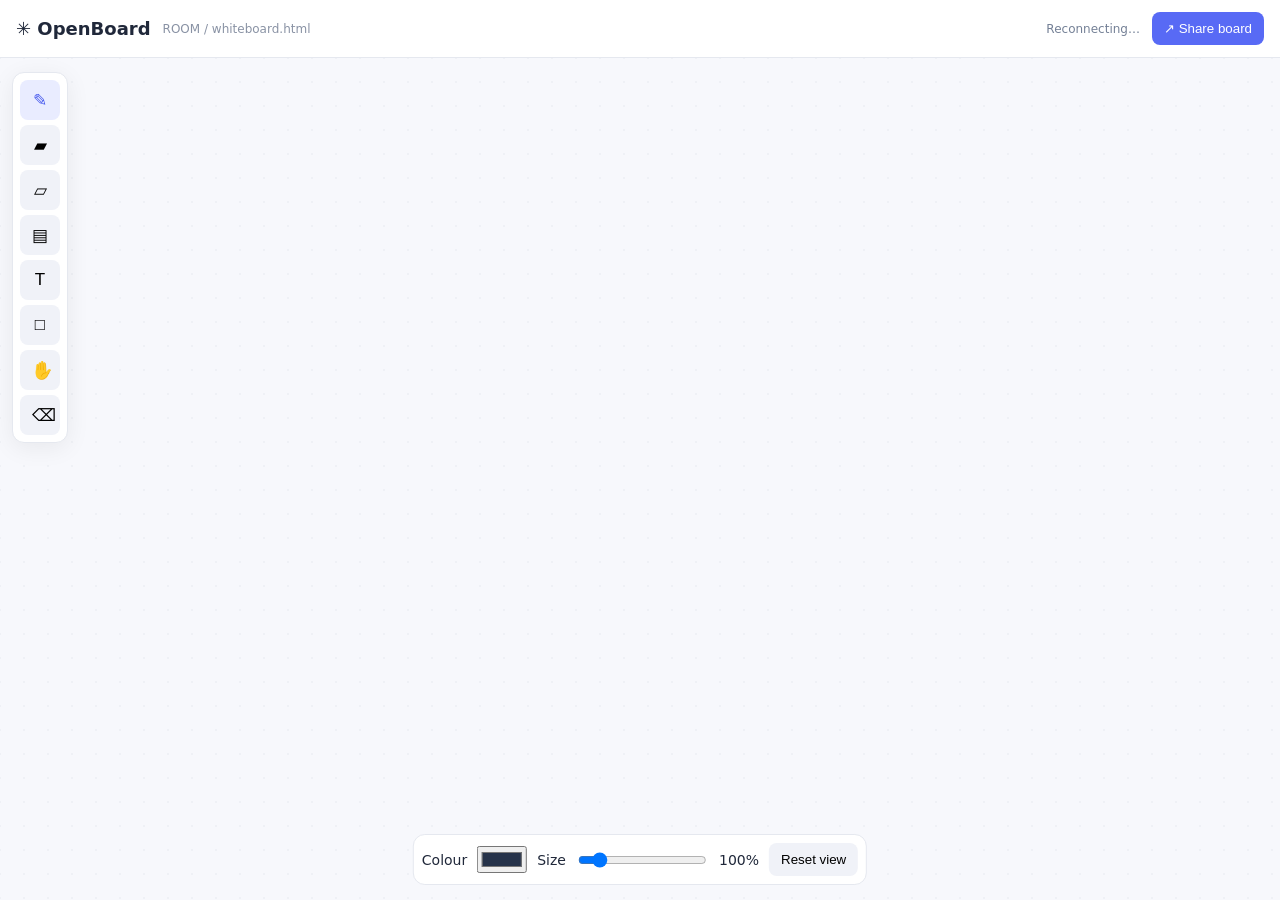
==== whiteboard.html @ 89792f4c "Add collaborative whiteboard frontend" ====
<!doctype html><html><head><meta charset="utf-8"><meta name="viewport" content="width=device-width,initial-scale=1"><title>OpenBoard</title><style>
*{box-sizing:border-box}body{margin:0;font:14px system-ui;background:#f6f7fb;color:#20283a}header{height:58px;background:white;border-bottom:1px solid #e5e8ef;display:flex;align-items:center;padding:0 16px;gap:12px}b{font-size:18px}.sp{flex:1}button{border:0;border-radius:8px;padding:9px 12px;background:#f0f2f8;cursor:pointer}.share{background:#586af5;color:white}#tools{position:absolute;top:72px;left:12px;background:white;padding:7px;border:1px solid #e5e8ef;border-radius:12px;display:grid;gap:5px;box-shadow:0 5px 25px #0001}.tool{width:40px;height:40px;font-size:17px} .active{background:#e9ecff;color:#4659ed}#bar{position:absolute;bottom:15px;left:50%;transform:translateX(-50%);background:white;border:1px solid #e5e8ef;border-radius:12px;padding:8px;display:flex;align-items:center;gap:10px}canvas{display:block;width:100vw;height:calc(100vh - 58px);touch-action:none}#status{color:#748096;font-size:12px}
</style></head><body><header><b>✳ OpenBoard</b><span id="room" style="color:#8992a4;font-size:12px"></span><span class="sp"></span><span id="status">Connecting…</span><button class="share" id="share">↗ Share board</button></header><canvas id="c"></canvas><nav id="tools"><button class="tool active" data-t="pen">✎</button><button class="tool" data-t="highlighter">▰</button><button class="tool" data-t="eraser">▱</button><button class="tool" data-t="note">▤</button><button class="tool" data-t="text">T</button><button class="tool" data-t="rect">□</button><button class="tool" data-t="pan">✋</button><button id="clear" class="tool">⌫</button></nav><div id="bar">Colour <input id="color" type="color" value="#26334a"> Size <input id="size" type="range" min="1" max="25" value="4"><span id="zoom">100%</span><button id="reset">Reset view</button></div>
<script>
(()=>{const c=document.querySelector('#c'),x=c.getContext('2d'),room=location.pathname.split('/').pop()||'lobby';document.querySelector('#room').textContent='ROOM / '+room;let items=[],tool='pen',scale=1,ox=0,oy=0,down=false,pan=false,space=false,start,pts=[],cur,s;
const color=document.querySelector('#color'),size=document.querySelector('#size');
function resize(){let d=devicePixelRatio||1;c.width=c.clientWidth*d;c.height=c.clientHeight*d;x.setTransform(d,0,0,d,0,0);draw()}new ResizeObserver(resize).observe(c);
function world(e){let r=c.getBoundingClientRect();return{x:(e.clientX-r.left-ox)/scale,y:(e.clientY-r.top-oy)/scale}}
function draw(){let w=c.clientWidth,h=c.clientHeight;x.setTransform(devicePixelRatio||1,0,0,devicePixelRatio||1,0,0);x.clearRect(0,0,w,h);x.fillStyle='#f7f8fc';x.fillRect(0,0,w,h);let gap=24*scale,gx=((ox%gap)+gap)%gap,gy=((oy%gap)+gap)%gap;x.fillStyle='#e5e8f0';for(let a=gx;a<w;a+=gap)for(let b=gy;b<h;b+=gap){x.beginPath();x.arc(a,b,.8,0,7);x.fill()}x.save();x.translate(ox,oy);x.scale(scale,scale);[...items,...(cur?[cur]:[])].forEach(it=>{x.save();if(it.type==='stroke'){x.globalCompositeOperation=it.tool==='eraser'?'destination-out':'source-over';x.globalAlpha=it.tool==='highlighter'?.23:1;x.strokeStyle=it.color;x.fillStyle=it.color;x.lineWidth=it.width*(it.tool==='highlighter'?3:1);x.lineCap='round';x.lineJoin='round';x.beginPath();(it.points||[]).forEach((p,i)=>i?x.lineTo(p.x,p.y):x.moveTo(p.x,p.y));x.stroke()}if(it.type==='note'){x.fillStyle='#fff1a6';x.fillRect(it.x,it.y,180,110);x.fillStyle='#51451b';x.font='15px system-ui';x.fillText(it.text,it.x+12,it.y+25,155)}if(it.type==='text'){x.fillStyle=it.color;x.font='22px system-ui';x.fillText(it.text,it.x,it.y)}if(it.type==='shape'){x.strokeStyle=it.color;x.lineWidth=it.width;x.strokeRect(it.x,it.y,it.w,it.h)}x.restore()});x.restore();document.querySelector('#zoom').textContent=Math.round(scale*100)+'%'}
function send(a){if(s?.readyState===1)s.send(JSON.stringify(a))}function add(a){items.push(a);draw()}
function connect(){s=new WebSocket((location.protocol==='https:'?'wss://':'ws://')+location.host+'/ws/'+room);s.onopen=()=>document.querySelector('#status').textContent='● Live';s.onclose=()=>{document.querySelector('#status').textContent='Reconnecting…';setTimeout(connect,1500)};s.onmessage=e=>{let a=JSON.parse(e.data);if(a.type==='init')items=a.items||[];else if(a.type==='clear')items=[];else items.push(a);draw()}}connect();
document.querySelectorAll('[data-t]').forEach(b=>b.onclick=()=>{tool=b.dataset.t;document.querySelectorAll('[data-t]').forEach(z=>z.classList.toggle('active',z===b))});
c.onpointerdown=e=>{c.setPointerCapture(e.pointerId);let p=world(e);if(tool==='pan'||space){pan=true;start={x:e.clientX,y:e.clientY,ox,oy};return}if(tool==='note'||tool==='text'){let text=prompt(tool==='note'?'Sticky note:':'Text:');if(text){let a={type:tool,x:p.x,y:p.y,text,color:color.value};add(a);send(a)}return}down=true;pts=[p];cur=tool==='rect'?{type:'shape',x:p.x,y:p.y,w:0,h:0,color:color.value,width:+size.value}:{type:'stroke',tool,color:color.value,width:+size.value,points:pts};draw()};
c.onpointermove=e=>{if(pan){ox=start.ox+e.clientX-start.x;oy=start.oy+e.clientY-start.y;draw();return}if(!down)return;let p=world(e);if(tool==='rect'){cur.w=p.x-pts[0].x;cur.h=p.y-pts[0].y}else{pts.push(p);cur.points=pts}draw()};
function end(){if(pan)pan=false;if(down){down=false;if(cur){if(cur.type!=='shape'||(Math.abs(cur.w)>2&&Math.abs(cur.h)>2)){if(cur.type==='shape'){if(cur.w<0){cur.x+=cur.w;cur.w=-cur.w}if(cur.h<0){cur.y+=cur.h;cur.h=-cur.h}}add(cur);send(cur)}}cur=null;pts=[];draw()}}c.onpointerup=end;c.onpointercancel=end;
c.onwheel=e=>{e.preventDefault();let r=c.getBoundingClientRect(),mx=e.clientX-r.left,my=e.clientY-r.top,old=scale;scale=Math.max(.2,Math.min(4,scale*(e.deltaY<0?1.1:.9)));ox=mx-(mx-ox)*scale/old;oy=my-(my-oy)*scale/old;draw()};
document.onkeydown=e=>{if(e.code==='Space'){space=true;e.preventDefault()}};document.onkeyup=e=>{if(e.code==='Space')space=false};
document.querySelector('#share').onclick=()=>navigator.clipboard.writeText(location.href).then(()=>alert('Link copied! Anyone with this link can edit.'));
document.querySelector('#clear').onclick=()=>{if(confirm('Clear this board for everyone?')){items=[];draw();send({type:'clear'})}};
document.querySelector('#reset').onclick=()=>{scale=1;ox=oy=0;draw()};
})();
</script></body></html>
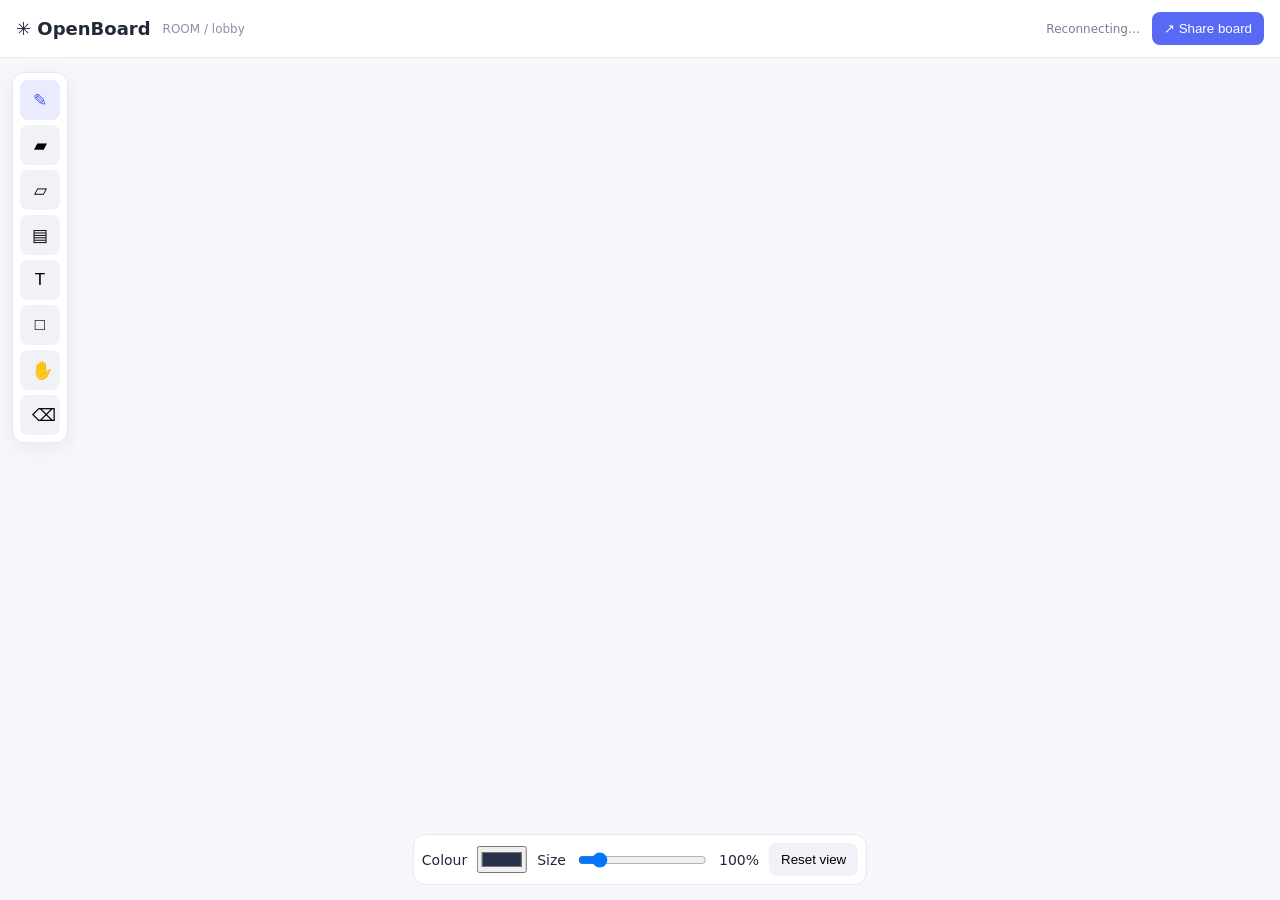
==== commit d18fbe5b: "Connect whiteboard to live Cloudflare room service" ====
--- a/whiteboard.html
+++ b/whiteboard.html
@@ -2,20 +2,20 @@
 *{box-sizing:border-box}body{margin:0;font:14px system-ui;background:#f6f7fb;color:#20283a}header{height:58px;background:white;border-bottom:1px solid #e5e8ef;display:flex;align-items:center;padding:0 16px;gap:12px}b{font-size:18px}.sp{flex:1}button{border:0;border-radius:8px;padding:9px 12px;background:#f0f2f8;cursor:pointer}.share{background:#586af5;color:white}#tools{position:absolute;top:72px;left:12px;background:white;padding:7px;border:1px solid #e5e8ef;border-radius:12px;display:grid;gap:5px;box-shadow:0 5px 25px #0001}.tool{width:40px;height:40px;font-size:17px} .active{background:#e9ecff;color:#4659ed}#bar{position:absolute;bottom:15px;left:50%;transform:translateX(-50%);background:white;border:1px solid #e5e8ef;border-radius:12px;padding:8px;display:flex;align-items:center;gap:10px}canvas{display:block;width:100vw;height:calc(100vh - 58px);touch-action:none}#status{color:#748096;font-size:12px}
 </style></head><body><header><b>✳ OpenBoard</b><span id="room" style="color:#8992a4;font-size:12px"></span><span class="sp"></span><span id="status">Connecting…</span><button class="share" id="share">↗ Share board</button></header><canvas id="c"></canvas><nav id="tools"><button class="tool active" data-t="pen">✎</button><button class="tool" data-t="highlighter">▰</button><button class="tool" data-t="eraser">▱</button><button class="tool" data-t="note">▤</button><button class="tool" data-t="text">T</button><button class="tool" data-t="rect">□</button><button class="tool" data-t="pan">✋</button><button id="clear" class="tool">⌫</button></nav><div id="bar">Colour <input id="color" type="color" value="#26334a"> Size <input id="size" type="range" min="1" max="25" value="4"><span id="zoom">100%</span><button id="reset">Reset view</button></div>
 <script>
-(()=>{const c=document.querySelector('#c'),x=c.getContext('2d'),room=location.pathname.split('/').pop()||'lobby';document.querySelector('#room').textContent='ROOM / '+room;let items=[],tool='pen',scale=1,ox=0,oy=0,down=false,pan=false,space=false,start,pts=[],cur,s;
+(()=>{const c=document.querySelector('#c'),x=c.getContext('2d'),room=new URLSearchParams(location.search).get('room')||'lobby';document.querySelector('#room').textContent='ROOM / '+room;let items=[],tool='pen',scale=1,ox=0,oy=0,down=false,pan=false,space=false,start,pts=[],cur,s;
 const color=document.querySelector('#color'),size=document.querySelector('#size');
 function resize(){let d=devicePixelRatio||1;c.width=c.clientWidth*d;c.height=c.clientHeight*d;x.setTransform(d,0,0,d,0,0);draw()}new ResizeObserver(resize).observe(c);
 function world(e){let r=c.getBoundingClientRect();return{x:(e.clientX-r.left-ox)/scale,y:(e.clientY-r.top-oy)/scale}}
 function draw(){let w=c.clientWidth,h=c.clientHeight;x.setTransform(devicePixelRatio||1,0,0,devicePixelRatio||1,0,0);x.clearRect(0,0,w,h);x.fillStyle='#f7f8fc';x.fillRect(0,0,w,h);let gap=24*scale,gx=((ox%gap)+gap)%gap,gy=((oy%gap)+gap)%gap;x.fillStyle='#e5e8f0';for(let a=gx;a<w;a+=gap)for(let b=gy;b<h;b+=gap){x.beginPath();x.arc(a,b,.8,0,7);x.fill()}x.save();x.translate(ox,oy);x.scale(scale,scale);[...items,...(cur?[cur]:[])].forEach(it=>{x.save();if(it.type==='stroke'){x.globalCompositeOperation=it.tool==='eraser'?'destination-out':'source-over';x.globalAlpha=it.tool==='highlighter'?.23:1;x.strokeStyle=it.color;x.fillStyle=it.color;x.lineWidth=it.width*(it.tool==='highlighter'?3:1);x.lineCap='round';x.lineJoin='round';x.beginPath();(it.points||[]).forEach((p,i)=>i?x.lineTo(p.x,p.y):x.moveTo(p.x,p.y));x.stroke()}if(it.type==='note'){x.fillStyle='#fff1a6';x.fillRect(it.x,it.y,180,110);x.fillStyle='#51451b';x.font='15px system-ui';x.fillText(it.text,it.x+12,it.y+25,155)}if(it.type==='text'){x.fillStyle=it.color;x.font='22px system-ui';x.fillText(it.text,it.x,it.y)}if(it.type==='shape'){x.strokeStyle=it.color;x.lineWidth=it.width;x.strokeRect(it.x,it.y,it.w,it.h)}x.restore()});x.restore();document.querySelector('#zoom').textContent=Math.round(scale*100)+'%'}
 function send(a){if(s?.readyState===1)s.send(JSON.stringify(a))}function add(a){items.push(a);draw()}
-function connect(){s=new WebSocket((location.protocol==='https:'?'wss://':'ws://')+location.host+'/ws/'+room);s.onopen=()=>document.querySelector('#status').textContent='● Live';s.onclose=()=>{document.querySelector('#status').textContent='Reconnecting…';setTimeout(connect,1500)};s.onmessage=e=>{let a=JSON.parse(e.data);if(a.type==='init')items=a.items||[];else if(a.type==='clear')items=[];else items.push(a);draw()}}connect();
+function connect(){s=new WebSocket('wss://openboard.joel-robinson.workers.dev/ws/'+room);s.onopen=()=>document.querySelector('#status').textContent='● Live';s.onclose=()=>{document.querySelector('#status').textContent='Reconnecting…';setTimeout(connect,1500)};s.onmessage=e=>{let a=JSON.parse(e.data);if(a.type==='init')items=a.items||[];else if(a.type==='clear')items=[];else items.push(a);draw()}}connect();
 document.querySelectorAll('[data-t]').forEach(b=>b.onclick=()=>{tool=b.dataset.t;document.querySelectorAll('[data-t]').forEach(z=>z.classList.toggle('active',z===b))});
 c.onpointerdown=e=>{c.setPointerCapture(e.pointerId);let p=world(e);if(tool==='pan'||space){pan=true;start={x:e.clientX,y:e.clientY,ox,oy};return}if(tool==='note'||tool==='text'){let text=prompt(tool==='note'?'Sticky note:':'Text:');if(text){let a={type:tool,x:p.x,y:p.y,text,color:color.value};add(a);send(a)}return}down=true;pts=[p];cur=tool==='rect'?{type:'shape',x:p.x,y:p.y,w:0,h:0,color:color.value,width:+size.value}:{type:'stroke',tool,color:color.value,width:+size.value,points:pts};draw()};
 c.onpointermove=e=>{if(pan){ox=start.ox+e.clientX-start.x;oy=start.oy+e.clientY-start.y;draw();return}if(!down)return;let p=world(e);if(tool==='rect'){cur.w=p.x-pts[0].x;cur.h=p.y-pts[0].y}else{pts.push(p);cur.points=pts}draw()};
 function end(){if(pan)pan=false;if(down){down=false;if(cur){if(cur.type!=='shape'||(Math.abs(cur.w)>2&&Math.abs(cur.h)>2)){if(cur.type==='shape'){if(cur.w<0){cur.x+=cur.w;cur.w=-cur.w}if(cur.h<0){cur.y+=cur.h;cur.h=-cur.h}}add(cur);send(cur)}}cur=null;pts=[];draw()}}c.onpointerup=end;c.onpointercancel=end;
 c.onwheel=e=>{e.preventDefault();let r=c.getBoundingClientRect(),mx=e.clientX-r.left,my=e.clientY-r.top,old=scale;scale=Math.max(.2,Math.min(4,scale*(e.deltaY<0?1.1:.9)));ox=mx-(mx-ox)*scale/old;oy=my-(my-oy)*scale/old;draw()};
 document.onkeydown=e=>{if(e.code==='Space'){space=true;e.preventDefault()}};document.onkeyup=e=>{if(e.code==='Space')space=false};
-document.querySelector('#share').onclick=()=>navigator.clipboard.writeText(location.href).then(()=>alert('Link copied! Anyone with this link can edit.'));
+document.querySelector('#share').onclick=()=>navigator.clipboard.writeText(location.origin+location.pathname+'?room='+room).then(()=>alert('Link copied! Anyone with this link can edit.'));
 document.querySelector('#clear').onclick=()=>{if(confirm('Clear this board for everyone?')){items=[];draw();send({type:'clear'})}};
 document.querySelector('#reset').onclick=()=>{scale=1;ox=oy=0;draw()};
 })();
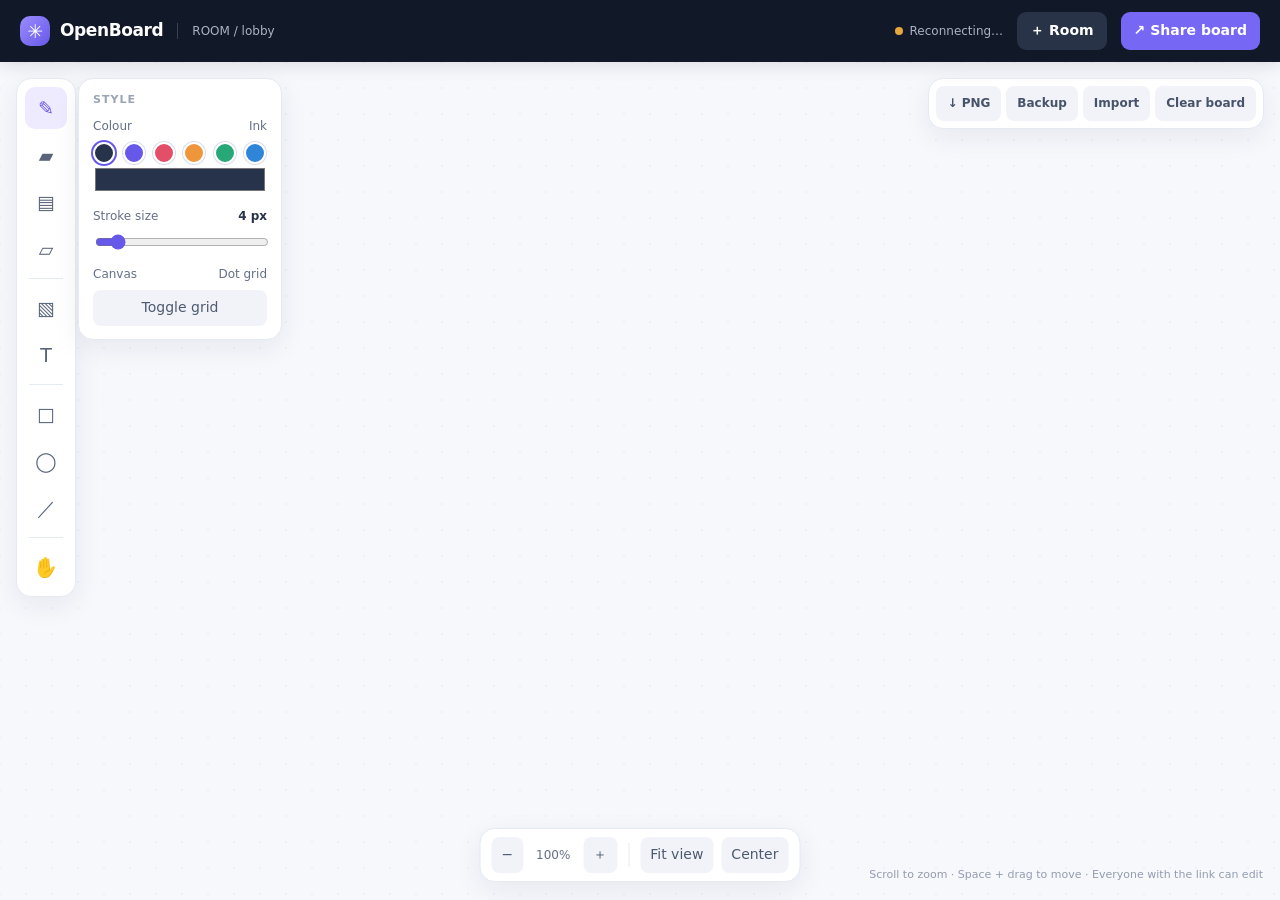
==== commit b7d3aa31: "Upgrade OpenBoard with polished tools and exports" ====
--- a/whiteboard.html
+++ b/whiteboard.html
@@ -1,22 +1,200 @@
-<!doctype html><html><head><meta charset="utf-8"><meta name="viewport" content="width=device-width,initial-scale=1"><title>OpenBoard</title><style>
-*{box-sizing:border-box}body{margin:0;font:14px system-ui;background:#f6f7fb;color:#20283a}header{height:58px;background:white;border-bottom:1px solid #e5e8ef;display:flex;align-items:center;padding:0 16px;gap:12px}b{font-size:18px}.sp{flex:1}button{border:0;border-radius:8px;padding:9px 12px;background:#f0f2f8;cursor:pointer}.share{background:#586af5;color:white}#tools{position:absolute;top:72px;left:12px;background:white;padding:7px;border:1px solid #e5e8ef;border-radius:12px;display:grid;gap:5px;box-shadow:0 5px 25px #0001}.tool{width:40px;height:40px;font-size:17px} .active{background:#e9ecff;color:#4659ed}#bar{position:absolute;bottom:15px;left:50%;transform:translateX(-50%);background:white;border:1px solid #e5e8ef;border-radius:12px;padding:8px;display:flex;align-items:center;gap:10px}canvas{display:block;width:100vw;height:calc(100vh - 58px);touch-action:none}#status{color:#748096;font-size:12px}
-</style></head><body><header><b>✳ OpenBoard</b><span id="room" style="color:#8992a4;font-size:12px"></span><span class="sp"></span><span id="status">Connecting…</span><button class="share" id="share">↗ Share board</button></header><canvas id="c"></canvas><nav id="tools"><button class="tool active" data-t="pen">✎</button><button class="tool" data-t="highlighter">▰</button><button class="tool" data-t="eraser">▱</button><button class="tool" data-t="note">▤</button><button class="tool" data-t="text">T</button><button class="tool" data-t="rect">□</button><button class="tool" data-t="pan">✋</button><button id="clear" class="tool">⌫</button></nav><div id="bar">Colour <input id="color" type="color" value="#26334a"> Size <input id="size" type="range" min="1" max="25" value="4"><span id="zoom">100%</span><button id="reset">Reset view</button></div>
+<!doctype html>
+<html lang="en">
+<head>
+<meta charset="utf-8">
+<meta name="viewport" content="width=device-width,initial-scale=1">
+<meta name="theme-color" content="#111827">
+<title>OpenBoard — shared canvas</title>
+<style>
+:root{color-scheme:light;--ink:#182235;--muted:#738096;--line:#e5eaf2;--panel:#fff;--accent:#6658e8;--accent2:#eeeaff;--bg:#f3f5fa}
+*{box-sizing:border-box}body{margin:0;background:var(--bg);color:var(--ink);font:14px/1.4 Inter,ui-sans-serif,system-ui,-apple-system,"Segoe UI",sans-serif;overflow:hidden}
+button,input{font:inherit}button{cursor:pointer;border:0;color:inherit}button:focus-visible,input:focus-visible{outline:3px solid #aaa1ff;outline-offset:2px}
+.top{height:62px;background:#111827;color:white;display:flex;align-items:center;gap:14px;padding:0 20px;position:relative;z-index:5;box-shadow:0 3px 16px #10182820}
+.brand{display:flex;align-items:center;gap:10px;font-weight:800;font-size:17px;letter-spacing:-.4px}.logo{width:30px;height:30px;border-radius:10px;background:linear-gradient(135deg,#9b8cff,#6658e8);display:grid;place-items:center;font-size:19px}
+.room{color:#aab3c4;font-size:12px;border-left:1px solid #394254;padding-left:14px}.grow{flex:1}
+.connection{font-size:12px;color:#aab3c4;display:flex;align-items:center;gap:7px}.dot{width:8px;height:8px;border-radius:50%;background:#e7a83b}.dot.live{background:#3bd69b;box-shadow:0 0 0 3px #3bd69b20}
+.topbtn{padding:9px 13px;border-radius:9px;background:#293347;color:white;font-weight:650}.topbtn:hover{background:#36435b}.topbtn.primary{background:#7668f4;color:white}.topbtn.primary:hover{background:#6556e6}
+.stage{position:absolute;inset:62px 0 0;overflow:hidden}canvas{display:block;width:100%;height:100%;touch-action:none;cursor:crosshair}
+.panel{position:absolute;background:#fff;border:1px solid var(--line);border-radius:15px;box-shadow:0 8px 28px #18223512}
+.tools{left:16px;top:16px;padding:8px;display:flex;flex-direction:column;gap:5px;z-index:3}
+.tool{width:42px;height:42px;border-radius:10px;background:transparent;color:#59657a;font-size:19px;display:grid;place-items:center;position:relative}.tool:hover{background:#f2f3fa}.tool.active{background:var(--accent2);color:var(--accent)}.tool[title]:hover:after{content:attr(title);position:absolute;left:50px;white-space:nowrap;background:#20283a;color:white;font-size:11px;padding:5px 8px;border-radius:6px;z-index:10;pointer-events:none}
+.sep{height:1px;background:var(--line);margin:3px 4px}
+.properties{left:78px;top:16px;padding:13px 14px;width:204px;z-index:3}.prophead{font-size:11px;text-transform:uppercase;letter-spacing:1px;font-weight:800;color:#9aa4b5;margin-bottom:11px}.label{display:flex;justify-content:space-between;align-items:center;color:#647087;font-size:12px;margin:11px 0 7px}.label output{color:#28344a;font-weight:700}.colors{display:grid;grid-template-columns:repeat(6,1fr);gap:7px}.swatch{width:22px;height:22px;border-radius:50%;border:2px solid white;box-shadow:0 0 0 1px #d8deea}.swatch.selected{box-shadow:0 0 0 2px var(--accent)}input[type=color]{width:100%;height:31px;border:0;padding:0;background:transparent;cursor:pointer}input[type=range]{width:100%;accent-color:var(--accent)}
+.bottom{position:absolute;left:50%;bottom:18px;transform:translateX(-50%);display:flex;align-items:center;gap:8px;padding:8px 11px;z-index:3;white-space:nowrap}.bottom button,.smallbtn{border-radius:8px;background:#f1f3f8;padding:8px 10px;color:#4e5a70}.bottom button:hover,.smallbtn:hover{background:#e8eaf2}.zoomval{font-size:12px;color:#647087;min-width:44px;text-align:center;font-variant-numeric:tabular-nums}.bottom .divider{height:24px;width:1px;background:var(--line);margin:0 3px}
+.hint{position:absolute;right:17px;bottom:18px;color:#929caf;font-size:11px;z-index:2;text-align:right;pointer-events:none}
+.menu{right:16px;top:16px;padding:7px;display:flex;gap:5px;z-index:3}.menu button{padding:9px 11px;border-radius:8px;background:#f2f3f8;color:#46536a;font-size:12px;font-weight:650}.menu button:hover{background:#e8eaf2}
+.toast{position:absolute;top:86px;left:50%;transform:translateX(-50%);background:#20283a;color:white;border-radius:9px;padding:10px 15px;box-shadow:0 8px 25px #0002;opacity:0;pointer-events:none;transition:opacity .2s;z-index:8}.toast.show{opacity:1}
+.modalback{position:absolute;inset:0;background:#11182766;display:none;place-items:center;z-index:10}.modalback.open{display:grid}.modal{width:min(390px,calc(100vw - 32px));background:white;border-radius:16px;padding:22px;box-shadow:0 20px 70px #0003}.modal h2{margin:0 0 7px;font-size:19px}.modal p{margin:0 0 16px;color:var(--muted);font-size:13px}.modal input{width:100%;border:1px solid var(--line);border-radius:9px;padding:11px;margin-bottom:13px}.modalactions{display:flex;justify-content:flex-end;gap:8px}.modalactions button{padding:9px 13px;border-radius:8px;background:#f1f3f8}.modalactions .primary{background:var(--accent);color:white}
+@media(max-width:720px){.top{padding:0 11px;gap:8px}.brand{font-size:15px}.room{display:none}.connection{font-size:0}.topbtn{padding:8px 9px;font-size:12px}.tools{left:8px;top:9px;padding:5px}.tool{width:37px;height:37px}.properties{left:58px;top:9px;width:156px;padding:10px}.colors{gap:5px}.swatch{width:18px;height:18px}.menu{right:8px;top:9px}.menu button{padding:8px;font-size:11px}.bottom{bottom:10px;gap:4px;padding:6px}.bottom button{padding:7px;font-size:11px}.hint{display:none}}
+@media(max-width:440px){.properties{display:none}.menu button[data-hide-mobile]{display:none}.brand span:last-child{display:none}}
+</style>
+</head>
+<body>
+<header class="top">
+ <div class="brand"><span class="logo">✳</span><span>OpenBoard</span></div>
+ <div class="room" id="roomLabel">ROOM / lobby</div><div class="grow"></div>
+ <div class="connection"><span class="dot" id="dot"></span><span id="status">Connecting…</span></div>
+ <button class="topbtn" id="roomBtn">＋ Room</button><button class="topbtn primary" id="share">↗ Share board</button>
+</header>
+<main class="stage" id="stage">
+ <canvas id="board" aria-label="Shared drawing canvas"></canvas>
+ <aside class="panel tools" aria-label="Drawing tools">
+  <button class="tool active" data-tool="pen" title="Pen (P)">✎</button>
+  <button class="tool" data-tool="marker" title="Marker (M)">▰</button>
+  <button class="tool" data-tool="highlighter" title="Highlighter (H)">▤</button>
+  <button class="tool" data-tool="eraser" title="Eraser (E)">▱</button>
+  <div class="sep"></div>
+  <button class="tool" data-tool="note" title="Sticky note (N)">▧</button>
+  <button class="tool" data-tool="text" title="Text (T)">T</button>
+  <div class="sep"></div>
+  <button class="tool" data-tool="rect" title="Rectangle (R)">□</button>
+  <button class="tool" data-tool="ellipse" title="Ellipse (O)">◯</button>
+  <button class="tool" data-tool="line" title="Line (L)">／</button>
+  <div class="sep"></div>
+  <button class="tool" data-tool="pan" title="Move canvas (Space)">✋</button>
+ </aside>
+ <aside class="panel properties">
+  <div class="prophead">Style</div>
+  <div class="label">Colour <span id="colorName">Ink</span></div>
+  <div class="colors" id="swatches">
+   <button class="swatch selected" data-color="#26334a" style="background:#26334a" title="Ink"></button>
+   <button class="swatch" data-color="#6658e8" style="background:#6658e8" title="Purple"></button>
+   <button class="swatch" data-color="#e34f68" style="background:#e34f68" title="Red"></button>
+   <button class="swatch" data-color="#ef963c" style="background:#ef963c" title="Orange"></button>
+   <button class="swatch" data-color="#28a879" style="background:#28a879" title="Green"></button>
+   <button class="swatch" data-color="#3185d8" style="background:#3185d8" title="Blue"></button>
+  </div>
+  <input id="color" type="color" value="#26334a" aria-label="Custom colour">
+  <div class="label"><span>Stroke size</span><output id="sizeOut">4 px</output></div>
+  <input id="size" type="range" min="1" max="32" value="4">
+  <div class="label"><span>Canvas</span><span id="bgLabel">Dot grid</span></div>
+  <button class="smallbtn" id="gridToggle" style="width:100%">Toggle grid</button>
+ </aside>
+ <nav class="panel menu">
+  <button id="exportPng">↓ PNG</button><button id="exportJson" data-hide-mobile>Backup</button><button id="importJson" data-hide-mobile>Import</button><button id="clear">Clear board</button>
+  <input id="fileInput" type="file" accept="application/json,.json" hidden>
+ </nav>
+ <div class="panel bottom">
+  <button id="zoomOut" aria-label="Zoom out">−</button><span class="zoomval" id="zoom">100%</span><button id="zoomIn" aria-label="Zoom in">＋</button>
+  <span class="divider"></span><button id="fit">Fit view</button><button id="reset">Center</button>
+ </div>
+ <div class="hint">Scroll to zoom · Space + drag to move · Everyone with the link can edit</div>
+ <div class="toast" id="toast"></div>
+ <div class="modalback" id="roomModal"><section class="modal"><h2>Start a new board</h2><p>Give your shared board a short room name. Anyone with the link can join.</p><input id="roomInput" maxlength="40" placeholder="e.g. science-project"><div class="modalactions"><button id="cancelRoom">Cancel</button><button class="primary" id="createRoom">Create room</button></div></section></div>
+</main>
 <script>
-(()=>{const c=document.querySelector('#c'),x=c.getContext('2d'),room=new URLSearchParams(location.search).get('room')||'lobby';document.querySelector('#room').textContent='ROOM / '+room;let items=[],tool='pen',scale=1,ox=0,oy=0,down=false,pan=false,space=false,start,pts=[],cur,s;
-const color=document.querySelector('#color'),size=document.querySelector('#size');
-function resize(){let d=devicePixelRatio||1;c.width=c.clientWidth*d;c.height=c.clientHeight*d;x.setTransform(d,0,0,d,0,0);draw()}new ResizeObserver(resize).observe(c);
-function world(e){let r=c.getBoundingClientRect();return{x:(e.clientX-r.left-ox)/scale,y:(e.clientY-r.top-oy)/scale}}
-function draw(){let w=c.clientWidth,h=c.clientHeight;x.setTransform(devicePixelRatio||1,0,0,devicePixelRatio||1,0,0);x.clearRect(0,0,w,h);x.fillStyle='#f7f8fc';x.fillRect(0,0,w,h);let gap=24*scale,gx=((ox%gap)+gap)%gap,gy=((oy%gap)+gap)%gap;x.fillStyle='#e5e8f0';for(let a=gx;a<w;a+=gap)for(let b=gy;b<h;b+=gap){x.beginPath();x.arc(a,b,.8,0,7);x.fill()}x.save();x.translate(ox,oy);x.scale(scale,scale);[...items,...(cur?[cur]:[])].forEach(it=>{x.save();if(it.type==='stroke'){x.globalCompositeOperation=it.tool==='eraser'?'destination-out':'source-over';x.globalAlpha=it.tool==='highlighter'?.23:1;x.strokeStyle=it.color;x.fillStyle=it.color;x.lineWidth=it.width*(it.tool==='highlighter'?3:1);x.lineCap='round';x.lineJoin='round';x.beginPath();(it.points||[]).forEach((p,i)=>i?x.lineTo(p.x,p.y):x.moveTo(p.x,p.y));x.stroke()}if(it.type==='note'){x.fillStyle='#fff1a6';x.fillRect(it.x,it.y,180,110);x.fillStyle='#51451b';x.font='15px system-ui';x.fillText(it.text,it.x+12,it.y+25,155)}if(it.type==='text'){x.fillStyle=it.color;x.font='22px system-ui';x.fillText(it.text,it.x,it.y)}if(it.type==='shape'){x.strokeStyle=it.color;x.lineWidth=it.width;x.strokeRect(it.x,it.y,it.w,it.h)}x.restore()});x.restore();document.querySelector('#zoom').textContent=Math.round(scale*100)+'%'}
-function send(a){if(s?.readyState===1)s.send(JSON.stringify(a))}function add(a){items.push(a);draw()}
-function connect(){s=new WebSocket('wss://openboard.joel-robinson.workers.dev/ws/'+room);s.onopen=()=>document.querySelector('#status').textContent='● Live';s.onclose=()=>{document.querySelector('#status').textContent='Reconnecting…';setTimeout(connect,1500)};s.onmessage=e=>{let a=JSON.parse(e.data);if(a.type==='init')items=a.items||[];else if(a.type==='clear')items=[];else items.push(a);draw()}}connect();
-document.querySelectorAll('[data-t]').forEach(b=>b.onclick=()=>{tool=b.dataset.t;document.querySelectorAll('[data-t]').forEach(z=>z.classList.toggle('active',z===b))});
-c.onpointerdown=e=>{c.setPointerCapture(e.pointerId);let p=world(e);if(tool==='pan'||space){pan=true;start={x:e.clientX,y:e.clientY,ox,oy};return}if(tool==='note'||tool==='text'){let text=prompt(tool==='note'?'Sticky note:':'Text:');if(text){let a={type:tool,x:p.x,y:p.y,text,color:color.value};add(a);send(a)}return}down=true;pts=[p];cur=tool==='rect'?{type:'shape',x:p.x,y:p.y,w:0,h:0,color:color.value,width:+size.value}:{type:'stroke',tool,color:color.value,width:+size.value,points:pts};draw()};
-c.onpointermove=e=>{if(pan){ox=start.ox+e.clientX-start.x;oy=start.oy+e.clientY-start.y;draw();return}if(!down)return;let p=world(e);if(tool==='rect'){cur.w=p.x-pts[0].x;cur.h=p.y-pts[0].y}else{pts.push(p);cur.points=pts}draw()};
-function end(){if(pan)pan=false;if(down){down=false;if(cur){if(cur.type!=='shape'||(Math.abs(cur.w)>2&&Math.abs(cur.h)>2)){if(cur.type==='shape'){if(cur.w<0){cur.x+=cur.w;cur.w=-cur.w}if(cur.h<0){cur.y+=cur.h;cur.h=-cur.h}}add(cur);send(cur)}}cur=null;pts=[];draw()}}c.onpointerup=end;c.onpointercancel=end;
-c.onwheel=e=>{e.preventDefault();let r=c.getBoundingClientRect(),mx=e.clientX-r.left,my=e.clientY-r.top,old=scale;scale=Math.max(.2,Math.min(4,scale*(e.deltaY<0?1.1:.9)));ox=mx-(mx-ox)*scale/old;oy=my-(my-oy)*scale/old;draw()};
-document.onkeydown=e=>{if(e.code==='Space'){space=true;e.preventDefault()}};document.onkeyup=e=>{if(e.code==='Space')space=false};
-document.querySelector('#share').onclick=()=>navigator.clipboard.writeText(location.origin+location.pathname+'?room='+room).then(()=>alert('Link copied! Anyone with this link can edit.'));
-document.querySelector('#clear').onclick=()=>{if(confirm('Clear this board for everyone?')){items=[];draw();send({type:'clear'})}};
-document.querySelector('#reset').onclick=()=>{scale=1;ox=oy=0;draw()};
+(()=>{
+const canvas=document.querySelector('#board'),ctx=canvas.getContext('2d'),stage=document.querySelector('#stage');
+const $=id=>document.getElementById(id);
+const params=new URLSearchParams(location.search);let room=params.get('room')||'lobby';
+let items=[],tool='pen',scale=1,ox=0,oy=0,down=false,panning=false,space=false,start=null,points=[],current=null,socket=null,retry=0,grid=true;
+let seen=new Set(),color=$('color').value;
+const paletteNames={'#26334a':'Ink','#6658e8':'Purple','#e34f68':'Red','#ef963c':'Orange','#28a879':'Green','#3185d8':'Blue'};
+$('roomLabel').textContent='ROOM / '+room;
+function toast(message){const t=$('toast');t.textContent=message;t.classList.add('show');clearTimeout(toast.timer);toast.timer=setTimeout(()=>t.classList.remove('show'),2200)}
+function uid(){return crypto.randomUUID?crypto.randomUUID():Date.now().toString(36)+Math.random().toString(36).slice(2)}
+function resize(){const d=window.devicePixelRatio||1;canvas.width=Math.round(canvas.clientWidth*d);canvas.height=Math.round(canvas.clientHeight*d);draw()}
+new ResizeObserver(resize).observe(canvas);
+function world(e){const r=canvas.getBoundingClientRect();return{x:(e.clientX-r.left-ox)/scale,y:(e.clientY-r.top-oy)/scale}}
+function screenPoint(p){return{x:p.x*scale+ox,y:p.y*scale+oy}}
+function drawItem(it){
+ ctx.save();
+ if(it.type==='stroke'){
+  ctx.globalCompositeOperation=it.tool==='eraser'?'destination-out':'source-over';
+  ctx.globalAlpha=it.tool==='highlighter'?.2:1;
+  ctx.strokeStyle=it.color||'#26334a';ctx.fillStyle=it.color||'#26334a';
+  ctx.lineWidth=(it.width||4)*(it.tool==='highlighter'?3.5:it.tool==='marker'?2.2:1);
+  ctx.lineCap='round';ctx.lineJoin='round';ctx.beginPath();
+  (it.points||[]).forEach((p,i)=>i?ctx.lineTo(p.x,p.y):ctx.moveTo(p.x,p.y));
+  if((it.points||[]).length===1){ctx.arc(it.points[0].x,it.points[0].y,ctx.lineWidth/2,0,Math.PI*2);ctx.fill()}else ctx.stroke();
+ }else if(it.type==='note'){
+  ctx.shadowColor='#27324a18';ctx.shadowBlur=9;ctx.shadowOffsetY=3;ctx.fillStyle=it.noteColor||'#fff1a6';ctx.fillRect(it.x,it.y,190,126);ctx.shadowColor='transparent';
+  ctx.fillStyle='#51451b';ctx.font='bold 11px system-ui';ctx.fillText('STICKY NOTE',it.x+13,it.y+19);
+  ctx.font='14px system-ui';wrapText(ctx,it.text||'',it.x+13,it.y+43,164,19);
+ }else if(it.type==='text'){
+  ctx.fillStyle=it.color||'#26334a';ctx.font=(it.fontSize||24)+'px system-ui';ctx.fillText(it.text||'',it.x,it.y);
+ }else if(it.type==='shape'){
+  ctx.strokeStyle=it.color||'#26334a';ctx.lineWidth=it.width||4;ctx.lineCap='round';ctx.beginPath();
+  if(it.shapeKind==='ellipse'){ctx.ellipse(it.x+it.w/2,it.y+it.h/2,Math.abs(it.w/2),Math.abs(it.h/2),0,0,Math.PI*2);ctx.stroke()}
+  else if(it.shapeKind==='line'){ctx.moveTo(it.x,it.y);ctx.lineTo(it.x+it.w,it.y+it.h);ctx.stroke()}
+  else ctx.strokeRect(it.x,it.y,it.w,it.h);
+ }
+ ctx.restore();
+}
+function wrapText(c,text,x,y,maxWidth,lineHeight){const words=text.split(/\s+/);let line='';for(const word of words){const test=line?line+' '+word:word;if(c.measureText(test).width>maxWidth&&line){c.fillText(line,x,y);line=word;y+=lineHeight}else line=test}if(line)c.fillText(line,x,y)}
+function draw(){
+ const d=window.devicePixelRatio||1,w=canvas.clientWidth,h=canvas.clientHeight;ctx.setTransform(d,0,0,d,0,0);ctx.clearRect(0,0,w,h);ctx.fillStyle='#f7f8fc';ctx.fillRect(0,0,w,h);
+ if(grid){const gap=26*scale;if(gap>7){const gx=((ox%gap)+gap)%gap,gy=((oy%gap)+gap)%gap;ctx.fillStyle='#dfe4ee';for(let x=gx;x<w;x+=gap)for(let y=gy;y<h;y+=gap){ctx.beginPath();ctx.arc(x,y,Math.max(.65,scale*.75),0,Math.PI*2);ctx.fill()}}}
+ ctx.save();ctx.translate(ox,oy);ctx.scale(scale,scale);items.forEach(drawItem);if(current)drawItem(current);ctx.restore();$('zoom').textContent=Math.round(scale*100)+'%';$('bgLabel').textContent=grid?'Dot grid':'Plain';
+}
+function send(data){if(socket&&socket.readyState===WebSocket.OPEN)socket.send(JSON.stringify(data))}
+function addLocal(item){if(item.id&&seen.has(item.id))return;items.push(item);if(item.id)seen.add(item.id);draw()}
+function connect(){
+ const url='wss://openboard.joel-robinson.workers.dev/ws/'+encodeURIComponent(room);
+ try{socket=new WebSocket(url)}catch(e){setStatus(false,'Offline');return}
+ socket.onopen=()=>{retry=0;setStatus(true,'Live · shared')};
+ socket.onmessage=e=>{let d;try{d=JSON.parse(e.data)}catch{return}
+  if(d.type==='init'){items=d.items||[];seen=new Set(items.map(i=>i.id).filter(Boolean));draw();return}
+  if(d.type==='clear'){items=[];seen.clear();draw();return}
+  addLocal(d);
+ };
+ socket.onclose=()=>{setStatus(false,'Reconnecting…');const delay=Math.min(10000,800*Math.pow(1.7,retry++));setTimeout(connect,delay)};
+ socket.onerror=()=>setStatus(false,'Connection issue');
+}
+function setStatus(live,label){$('status').textContent=label;$('dot').classList.toggle('live',live)}
+connect();
+function commit(item){item.id=item.id||uid();addLocal(item);send(item)}
+function selectTool(next){tool=next;document.querySelectorAll('[data-tool]').forEach(b=>b.classList.toggle('active',b.dataset.tool===next));canvas.style.cursor=next==='pan'?'grab':next==='text'||next==='note'?'text':'crosshair'}
+document.querySelectorAll('[data-tool]').forEach(b=>b.addEventListener('click',()=>selectTool(b.dataset.tool)));
+$('swatches').addEventListener('click',e=>{const b=e.target.closest('[data-color]');if(!b)return;color=b.dataset.color;$('color').value=color;$('colorName').textContent=paletteNames[color]||'Custom';document.querySelectorAll('.swatch').forEach(s=>s.classList.toggle('selected',s===b))});
+$('color').addEventListener('input',e=>{color=e.target.value;$('colorName').textContent=paletteNames[color]||'Custom';document.querySelectorAll('.swatch').forEach(s=>s.classList.toggle('selected',s.dataset.color===color))});
+$('size').addEventListener('input',e=>$('sizeOut').textContent=e.target.value+' px');
+$('gridToggle').onclick=()=>{grid=!grid;draw()};
+canvas.addEventListener('pointerdown',e=>{
+ canvas.setPointerCapture(e.pointerId);const p=world(e);
+ if(tool==='pan'||space){panning=true;start={x:e.clientX,y:e.clientY,ox,oy};canvas.style.cursor='grabbing';return}
+ if(tool==='note'||tool==='text'){
+  const text=prompt(tool==='note'?'Write your sticky note:':'Enter your text:');if(text&&text.trim()){if(tool==='note')commit({type:'note',x:p.x,y:p.y,text:text.trim()});else commit({type:'text',x:p.x,y:p.y,text:text.trim(),color,fontSize:24})}return;
+ }
+ down=true;points=[p];
+ if(['rect','ellipse','line'].includes(tool))current={type:'shape',shapeKind:tool==='rect'?'rect':tool,x:p.x,y:p.y,w:0,h:0,color,width:+$('size').value};
+ else current={type:'stroke',tool,color,width:+$('size').value,points};
+ draw();
+});
+canvas.addEventListener('pointermove',e=>{
+ if(panning){ox=start.ox+e.clientX-start.x;oy=start.oy+e.clientY-start.y;draw();return}
+ if(!down)return;const p=world(e);
+ if(current.type==='shape'){current.w=p.x-points[0].x;current.h=p.y-points[0].y}
+ else{points.push(p);current.points=points}
+ draw();
+});
+function finish(){if(panning){panning=false;canvas.style.cursor=tool==='pan'?'grab':'crosshair'}if(!down)return;down=false;if(current){if(current.type!=='shape'||Math.abs(current.w)>2||Math.abs(current.h)>2){if(current.type==='shape'&&current.shapeKind!=='line'){if(current.w<0){current.x+=current.w;current.w=-current.w}if(current.h<0){current.y+=current.h;current.h=-current.h}}commit(current)}}current=null;points=[];draw()}
+canvas.addEventListener('pointerup',finish);canvas.addEventListener('pointercancel',finish);
+canvas.addEventListener('wheel',e=>{e.preventDefault();const r=canvas.getBoundingClientRect(),mx=e.clientX-r.left,my=e.clientY-r.top,old=scale;scale=Math.max(.15,Math.min(5,scale*(e.deltaY<0?1.1:.9)));ox=mx-(mx-ox)*scale/old;oy=my-(my-oy)*scale/old;draw()},{passive:false});
+function zoomAt(f){const mx=canvas.clientWidth/2,my=canvas.clientHeight/2,old=scale;scale=Math.max(.15,Math.min(5,scale*f));ox=mx-(mx-ox)*scale/old;oy=my-(my-oy)*scale/old;draw()}
+$('zoomIn').onclick=()=>zoomAt(1.2);$('zoomOut').onclick=()=>zoomAt(1/1.2);
+$('reset').onclick=()=>{scale=1;ox=oy=0;draw()};
+$('fit').onclick=()=>{if(!items.length){scale=1;ox=oy=0;draw();return}let minX=Infinity,minY=Infinity,maxX=-Infinity,maxY=-Infinity;items.forEach(i=>{const x=i.x||0,y=i.y||0,w=i.w||0,h=i.h||0;minX=Math.min(minX,x);minY=Math.min(minY,y);maxX=Math.max(maxX,x+w);maxY=Math.max(maxY,y+h);(i.points||[]).forEach(p=>{minX=Math.min(minX,p.x);minY=Math.min(minY,p.y);maxX=Math.max(maxX,p.x);maxY=Math.max(maxY,p.y)})});const pad=90;scale=Math.max(.15,Math.min(2,Math.min((canvas.clientWidth-pad*2)/Math.max(1,maxX-minX),(canvas.clientHeight-pad*2)/Math.max(1,maxY-minY))));ox=(canvas.clientWidth-(minX+maxX)*scale)/2;oy=(canvas.clientHeight-(minY+maxY)*scale)/2;draw()};
+$('share').onclick=async()=>{const url=location.origin+location.pathname+'?room='+encodeURIComponent(room);try{await navigator.clipboard.writeText(url);toast('Board link copied — send it to your group!')}catch{prompt('Copy this board link:',url)}};
+$('roomBtn').onclick=()=>{$('roomModal').classList.add('open');$('roomInput').value=''};
+$('cancelRoom').onclick=()=>$('roomModal').classList.remove('open');
+$('createRoom').onclick=()=>{const name=$('roomInput').value.toLowerCase().trim().replace(/[^a-z0-9_-]+/g,'-').replace(/^-+|-+$/g,'').slice(0,40);if(name.length<3){toast('Room name needs at least 3 characters');return}location.href=location.pathname+'?room='+encodeURIComponent(name)};
+$('clear').onclick=()=>{if(confirm('Clear this board for everyone in the room? This affects all collaborators.')){items=[];seen.clear();draw();send({type:'clear'})}};
+$('exportPng').onclick=()=>{const d=window.devicePixelRatio||1;const out=document.createElement('canvas');out.width=canvas.width;out.height=canvas.height;const o=out.getContext('2d');o.fillStyle='#fff';o.fillRect(0,0,out.width,out.height);o.drawImage(canvas,0,0);const a=document.createElement('a');a.download='openboard-'+room+'.png';a.href=out.toDataURL('image/png');a.click();toast('PNG exported')};
+$('exportJson').onclick=()=>{const blob=new Blob([JSON.stringify({app:'OpenBoard',version:1,room,items},null,2)],{type:'application/json'});const a=document.createElement('a');a.href=URL.createObjectURL(blob);a.download='openboard-'+room+'-backup.json';a.click();URL.revokeObjectURL(a.href);toast('Board backup exported')};
+$('importJson').onclick=()=>$('fileInput').click();
+$('fileInput').onchange=async e=>{const file=e.target.files[0];if(!file)return;try{const data=JSON.parse(await file.text());if(!Array.isArray(data.items)||data.items.length>8000)throw Error();if(!confirm('Import '+data.items.length+' objects into this shared board?'))return;data.items.forEach(i=>{if(['stroke','note','text','shape'].includes(i.type))commit({...i,id:uid()})});toast('Board imported')}catch{toast('That backup file could not be read')}e.target.value=''};
+document.addEventListener('keydown',e=>{
+ if(e.target.matches('input,textarea'))return;
+ if(e.code==='Space'){space=true;e.preventDefault();return}
+ if(e.ctrlKey||e.metaKey){if(e.key.toLowerCase()==='s'){e.preventDefault();$('exportJson').click()}return}
+ const keys={p:'pen',m:'marker',h:'highlighter',e:'eraser',n:'note',t:'text',r:'rect',o:'ellipse',l:'line'};
+ if(keys[e.key.toLowerCase()])selectTool(keys[e.key.toLowerCase()]);
+ if(e.key==='Escape'){$('roomModal').classList.remove('open');selectTool('pen')}
+});
+document.addEventListener('keyup',e=>{if(e.code==='Space')space=false});
+window.addEventListener('resize',resize);
 })();
-</script></body></html>+</script>
+</body>
+</html>
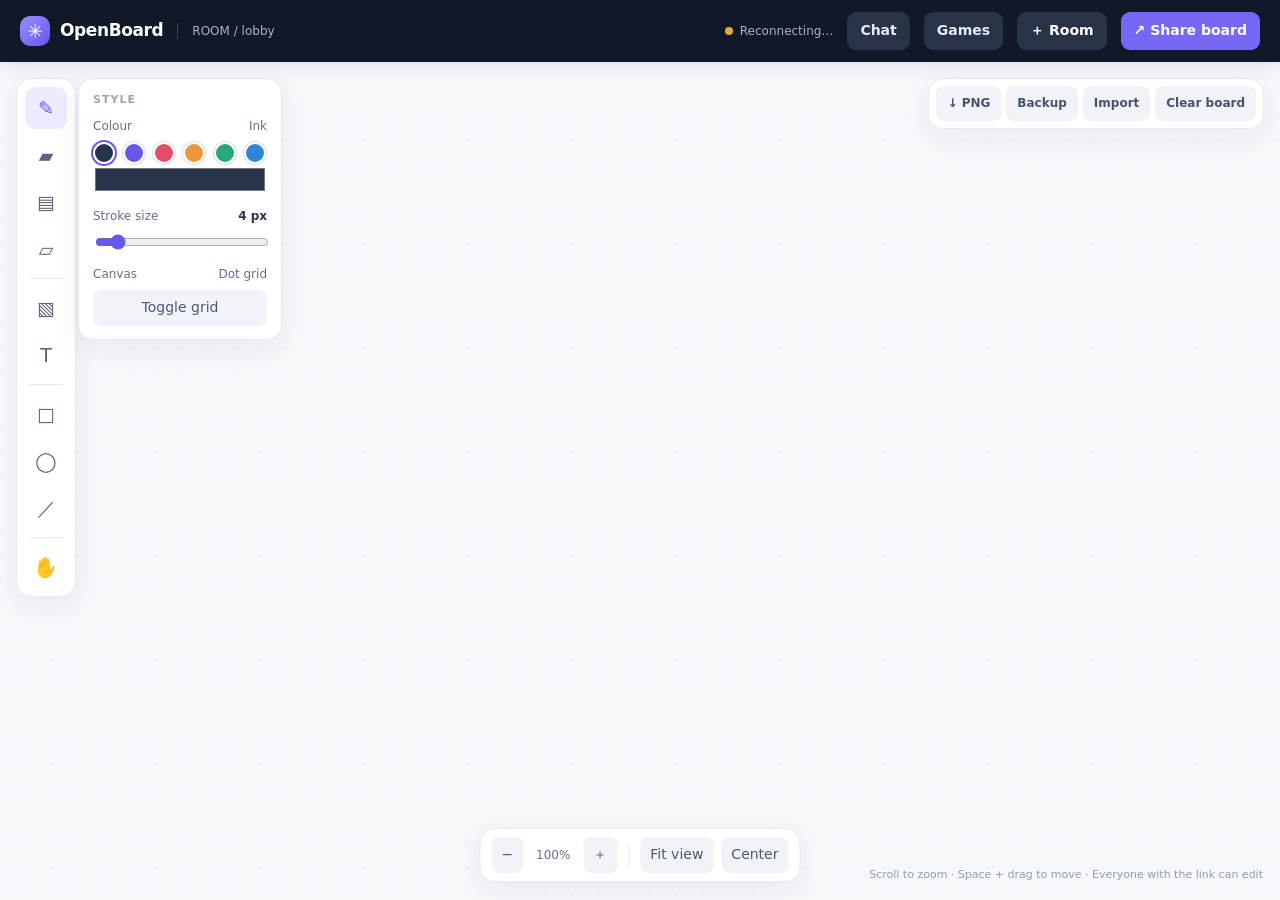
==== commit 405126fd: "Add live room chat and multiplayer Tic-Tac-Toe" ====
--- a/whiteboard.html
+++ b/whiteboard.html
@@ -27,6 +27,31 @@
 .modalback{position:absolute;inset:0;background:#11182766;display:none;place-items:center;z-index:10}.modalback.open{display:grid}.modal{width:min(390px,calc(100vw - 32px));background:white;border-radius:16px;padding:22px;box-shadow:0 20px 70px #0003}.modal h2{margin:0 0 7px;font-size:19px}.modal p{margin:0 0 16px;color:var(--muted);font-size:13px}.modal input{width:100%;border:1px solid var(--line);border-radius:9px;padding:11px;margin-bottom:13px}.modalactions{display:flex;justify-content:flex-end;gap:8px}.modalactions button{padding:9px 13px;border-radius:8px;background:#f1f3f8}.modalactions .primary{background:var(--accent);color:white}
 @media(max-width:720px){.top{padding:0 11px;gap:8px}.brand{font-size:15px}.room{display:none}.connection{font-size:0}.topbtn{padding:8px 9px;font-size:12px}.tools{left:8px;top:9px;padding:5px}.tool{width:37px;height:37px}.properties{left:58px;top:9px;width:156px;padding:10px}.colors{gap:5px}.swatch{width:18px;height:18px}.menu{right:8px;top:9px}.menu button{padding:8px;font-size:11px}.bottom{bottom:10px;gap:4px;padding:6px}.bottom button{padding:7px;font-size:11px}.hint{display:none}}
 @media(max-width:440px){.properties{display:none}.menu button[data-hide-mobile]{display:none}.brand span:last-child{display:none}}
+
+/* Multiplayer panels */
+.topbtn.extra{background:#293347;color:#e8eaff}.topbtn.extra:hover{background:#3b4660}
+.sidepanel{position:absolute;z-index:6;right:16px;top:70px;width:310px;background:#fff;border:1px solid var(--line);border-radius:15px;box-shadow:0 15px 45px #18223522;display:none;overflow:hidden}
+.sidepanel.open{display:flex;flex-direction:column}
+.sidehead{display:flex;align-items:center;gap:9px;padding:13px 15px;border-bottom:1px solid var(--line);font-weight:800}
+.sidehead small{margin-left:auto;color:#8490a4;font-size:11px;font-weight:500}
+.closepanel{background:#f1f3f8;border-radius:7px;padding:5px 8px;color:#657087}
+.chatmessages{height:300px;max-height:calc(100vh - 300px);min-height:150px;overflow:auto;padding:12px;display:flex;flex-direction:column;gap:10px}
+.chatmsg{background:#f3f4fa;border-radius:11px;padding:8px 10px;max-width:95%;overflow-wrap:anywhere}
+.chatmsg.mine{background:#eeeaff;align-self:flex-end}
+.chatmeta{display:flex;gap:8px;align-items:center;font-size:10px;color:#8490a4;margin-bottom:3px}.chatmeta b{color:#505d73;font-size:11px}
+.chattext{font-size:13px;white-space:pre-wrap}
+.chatform{padding:10px;border-top:1px solid var(--line);display:grid;grid-template-columns:1fr auto;gap:7px}
+.chatform input{min-width:0;border:1px solid var(--line);border-radius:8px;padding:9px;font-size:12px}
+.chatform input[name=nickname]{grid-column:1/-1}
+.chatform button{background:var(--accent);color:white;border-radius:8px;padding:8px 12px;font-weight:700}
+.gamepanel{width:270px;padding-bottom:12px}
+.gameintro{padding:11px 14px 4px;color:#778399;font-size:12px}
+.gamestatus{margin:8px 14px 12px;padding:9px;background:#f4f5fa;border-radius:9px;font-size:12px;text-align:center;color:#59657a}
+.gamegrid{display:grid;grid-template-columns:repeat(3,1fr);gap:6px;padding:0 14px}
+.gamecell{aspect-ratio:1;border-radius:10px;background:#f1f2f8;color:#6658e8;font-size:32px;font-weight:800;display:grid;place-items:center}
+.gamecell:disabled{cursor:default;opacity:1}.gamecell:not(:disabled):hover{background:#e9e6ff}
+.gameactions{display:flex;gap:8px;padding:12px 14px 0}.gameactions button{flex:1;background:#f0f2f8;border-radius:8px;padding:8px;color:#59657a;font-size:12px}
+@media(max-width:720px){.sidepanel{right:8px;top:62px;width:min(310px,calc(100vw - 16px))}.chatmessages{max-height:calc(100vh - 270px)}}
 </style>
 </head>
 <body>
@@ -34,10 +59,22 @@
  <div class="brand"><span class="logo">✳</span><span>OpenBoard</span></div>
  <div class="room" id="roomLabel">ROOM / lobby</div><div class="grow"></div>
  <div class="connection"><span class="dot" id="dot"></span><span id="status">Connecting…</span></div>
- <button class="topbtn" id="roomBtn">＋ Room</button><button class="topbtn primary" id="share">↗ Share board</button>
+ <button class="topbtn extra" id="chatToggle">Chat</button><button class="topbtn extra" id="gameToggle">Games</button><button class="topbtn" id="roomBtn">＋ Room</button><button class="topbtn primary" id="share">↗ Share board</button>
 </header>
 <main class="stage" id="stage">
  <canvas id="board" aria-label="Shared drawing canvas"></canvas>
+ <section class="sidepanel" id="chatPanel" aria-label="Room chat">
+  <div class="sidehead">💬 Room chat <small id="chatCount">0 messages</small><button class="closepanel" id="closeChat">✕</button></div>
+  <div class="chatmessages" id="chatMessages"><div style="color:#9aa4b5;text-align:center;font-size:12px;margin:auto">Messages from this room appear here.</div></div>
+  <form class="chatform" id="chatForm"><input name="nickname" id="nickname" maxlength="24" placeholder="Your nickname" aria-label="Your nickname"><input name="message" id="chatInput" maxlength="500" placeholder="Message everyone…" autocomplete="off" required><button type="submit">Send</button></form>
+ </section>
+ <section class="sidepanel gamepanel" id="gamePanel" aria-label="Multiplayer games">
+  <div class="sidehead">🎮 Tic-Tac-Toe <small>2 players</small><button class="closepanel" id="closeGame">✕</button></div>
+  <div class="gameintro">Play someone else in this room. Your moves sync live.</div>
+  <div class="gamestatus" id="gameStatus">Joining game…</div>
+  <div class="gamegrid" id="gameGrid"><button class="gamecell" data-cell="0" aria-label="Square 1"></button><button class="gamecell" data-cell="1" aria-label="Square 2"></button><button class="gamecell" data-cell="2" aria-label="Square 3"></button><button class="gamecell" data-cell="3" aria-label="Square 4"></button><button class="gamecell" data-cell="4" aria-label="Square 5"></button><button class="gamecell" data-cell="5" aria-label="Square 6"></button><button class="gamecell" data-cell="6" aria-label="Square 7"></button><button class="gamecell" data-cell="7" aria-label="Square 8"></button><button class="gamecell" data-cell="8" aria-label="Square 9"></button></div>
+  <div class="gameactions"><button id="joinGame">Join / rejoin</button><button id="resetGame">New round</button></div>
+ </section>
  <aside class="panel tools" aria-label="Drawing tools">
   <button class="tool active" data-tool="pen" title="Pen (P)">✎</button>
   <button class="tool" data-tool="marker" title="Marker (M)">▰</button>
@@ -129,10 +166,41 @@
 }
 function send(data){if(socket&&socket.readyState===WebSocket.OPEN)socket.send(JSON.stringify(data))}
 function addLocal(item){if(item.id&&seen.has(item.id))return;items.push(item);if(item.id)seen.add(item.id);draw()}
+
+const playerId=sessionStorage.getItem('openboard-player')||uid();
+sessionStorage.setItem('openboard-player',playerId);
+const playerName=sessionStorage.getItem('openboard-name')||('Guest '+Math.floor(100+Math.random()*900));
+let chatEntries=[],gameState={board:Array(9).fill(''),turn:'X',winner:null,players:{},names:{}};
+let myMark=null;
+$('nickname').value=playerName;
+function renderChat(){
+ const box=$('chatMessages');box.replaceChildren();
+ if(!chatEntries.length){const empty=document.createElement('div');empty.textContent='No messages yet. Say hello!';empty.style.cssText='color:#9aa4b5;text-align:center;font-size:12px;margin:auto';box.append(empty)}
+ chatEntries.slice(-100).forEach(entry=>{const row=document.createElement('div');row.className='chatmsg'+(entry.name===$('nickname').value?' mine':'');const meta=document.createElement('div');meta.className='chatmeta';const name=document.createElement('b');name.textContent=entry.name;const time=document.createElement('span');time.textContent=new Date(entry.at).toLocaleTimeString([],{hour:'2-digit',minute:'2-digit'});meta.append(name,time);const body=document.createElement('div');body.className='chattext';body.textContent=entry.message;row.append(meta,body);box.append(row)});
+ box.scrollTop=box.scrollHeight;$('chatCount').textContent=chatEntries.length+' messages';
+}
+function renderGame(){
+ const players=gameState.players||{},names=gameState.names||{};myMark=players[playerId]||null;
+ const count=Object.keys(players).length,opponent=Object.entries(players).find(([id])=>id!==playerId);
+ let label=!myMark?(count>=2?'Game full · spectating':'Tap Join / rejoin to play'):gameState.winner?(gameState.winner==='draw'?'It’s a draw!':gameState.winner===myMark?'You won! 🎉':'You lost this round'):gameState.turn===myMark?'Your turn ('+myMark+')':'Waiting for '+(gameState.turn||'X')+'…';
+ $('gameStatus').textContent=label+(opponent?' · '+(names[opponent[0]]||'Opponent')+' is '+players[opponent[0]]:'');
+ document.querySelectorAll('.gamecell').forEach((b,i)=>{b.textContent=gameState.board?.[i]||'';b.disabled=!myMark||!!gameState.winner||gameState.turn!==myMark||!!gameState.board?.[i]});
+}
+function joinGame(){if(socket?.readyState===WebSocket.OPEN)send({type:'gameJoin',playerId,name:$('nickname').value.trim().slice(0,24)||playerName})}
+$('chatToggle').onclick=()=>{$('chatPanel').classList.toggle('open');$('gamePanel').classList.remove('open');$('chatMessages').scrollTop=$('chatMessages').scrollHeight};
+$('gameToggle').onclick=()=>{$('gamePanel').classList.toggle('open');$('chatPanel').classList.remove('open');joinGame();renderGame()};
+$('closeChat').onclick=()=>$('chatPanel').classList.remove('open');
+$('closeGame').onclick=()=>$('gamePanel').classList.remove('open');
+$('nickname').addEventListener('change',()=>{const n=$('nickname').value.trim().slice(0,24)||playerName;$('nickname').value=n;sessionStorage.setItem('openboard-name',n);renderChat();joinGame()});
+$('chatForm').addEventListener('submit',e=>{e.preventDefault();const message=$('chatInput').value.trim();if(!message)return;if(socket?.readyState!==WebSocket.OPEN){toast('Chat is reconnecting — try again in a moment');return}send({type:'chat',name:$('nickname').value.trim().slice(0,24)||playerName,message});$('chatInput').value=''});
+$('joinGame').onclick=joinGame;
+document.querySelectorAll('.gamecell').forEach(b=>b.onclick=()=>{if(myMark&&gameState.turn===myMark&&!gameState.winner&&!gameState.board[+b.dataset.cell])send({type:'gameMove',playerId,cell:+b.dataset.cell})});
+$('resetGame').onclick=()=>{if(confirm('Start a new round for everyone in this room?'))send({type:'gameReset'})};
+
 function connect(){
  const url='wss://openboard.joel-robinson.workers.dev/ws/'+encodeURIComponent(room);
  try{socket=new WebSocket(url)}catch(e){setStatus(false,'Offline');return}
- socket.onopen=()=>{retry=0;setStatus(true,'Live · shared')};
+ socket.onopen=()=>{retry=0;setStatus(true,'Live · shared');joinGame()};
  socket.onmessage=e=>{let d;try{d=JSON.parse(e.data)}catch{return}
   if(d.type==='init'){items=d.items||[];seen=new Set(items.map(i=>i.id).filter(Boolean));draw();return}
   if(d.type==='clear'){items=[];seen.clear();draw();return}
